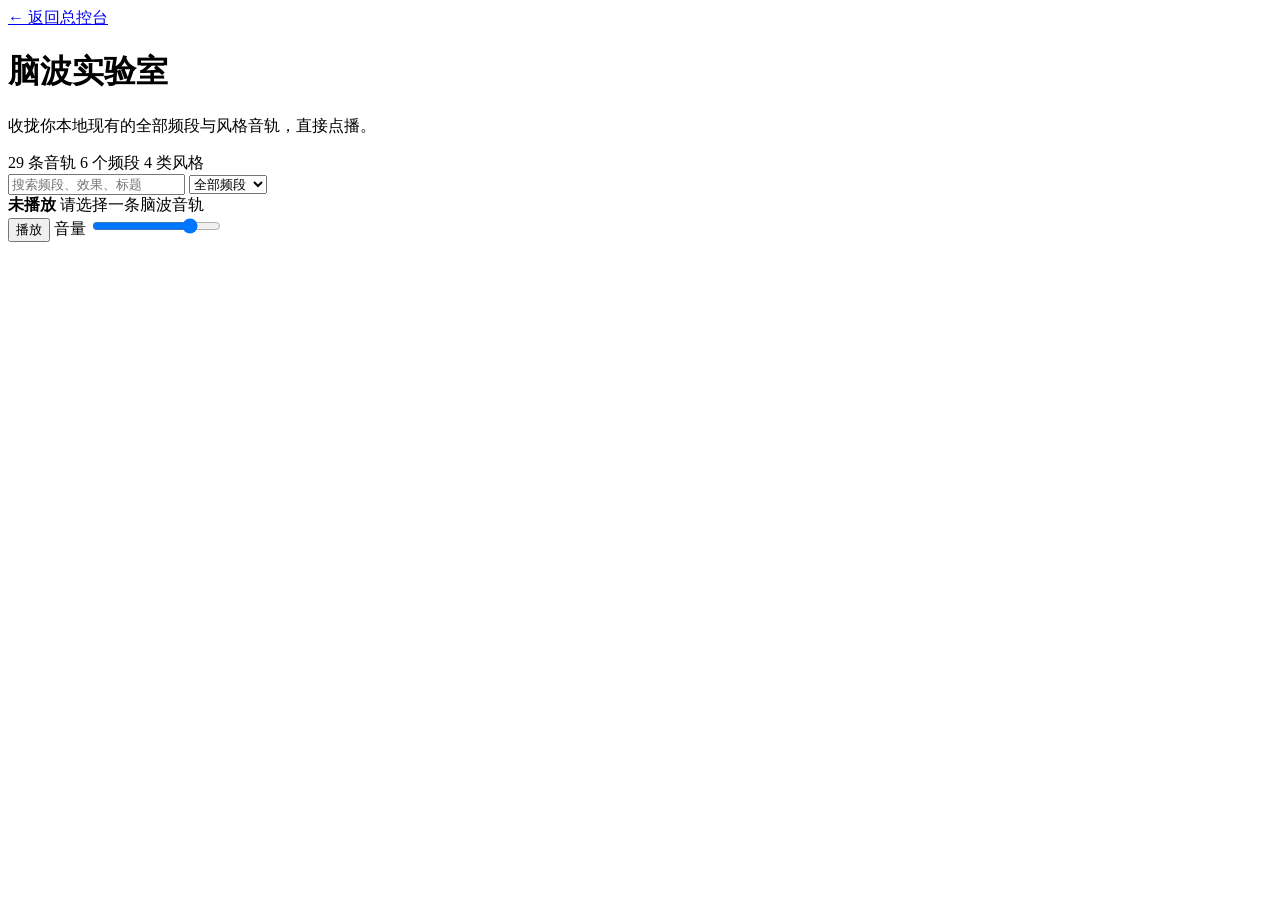
==== brain-waves/index.html @ 262b9e8d "Add a dedicated brainwave inner page with the full local audio library The dashboard now routes the " ====
<!DOCTYPE html>
<html lang="zh-CN">
  <head>
    <meta charset="UTF-8" />
    <meta name="viewport" content="width=device-width, initial-scale=1.0" />
    <title>脑波实验室</title>
    <meta name="robots" content="noindex,nofollow" />
    <link rel="icon" href="https://brain.seekorigin.ai/favicon.svg" type="image/svg+xml" />
    <link rel="stylesheet" href="https://brain.seekorigin.ai/brain-waves/styles.css" />
  </head>
  <body>
    <main class="page">
      <header class="page-head">
        <div>
          <a class="back-link" href="/">← 返回总控台</a>
          <h1>脑波实验室</h1>
          <p>收拢你本地现有的全部频段与风格音轨，直接点播。</p>
        </div>
        <div class="head-stats">
          <span>29 条音轨</span>
          <span>6 个频段</span>
          <span>4 类风格</span>
        </div>
      </header>

      <section class="control-strip">
        <input id="search" type="search" placeholder="搜索频段、效果、标题" />
        <select id="band-filter">
          <option value="全部">全部频段</option>
          <option value="Delta">Delta</option>
          <option value="Theta">Theta</option>
          <option value="Alpha">Alpha</option>
          <option value="Beta">Beta</option>
          <option value="Gamma">Gamma</option>
          <option value="Solfeggio">Solfeggio</option>
        </select>
      </section>

      <section class="player-bar" id="player-bar">
        <div class="player-now">
          <strong id="player-title">未播放</strong>
          <span id="player-meta">请选择一条脑波音轨</span>
        </div>
        <div class="player-actions">
          <button id="toggle-play" type="button">播放</button>
          <label>
            音量
            <input id="volume" type="range" min="0" max="100" value="80" />
          </label>
        </div>
      </section>

      <div id="sections" class="sections"></div>
    </main>

    <audio id="audio" preload="metadata"></audio>
    <script src="https://brain.seekorigin.ai/brain-waves/page.js" defer></script>
  </body>
</html>
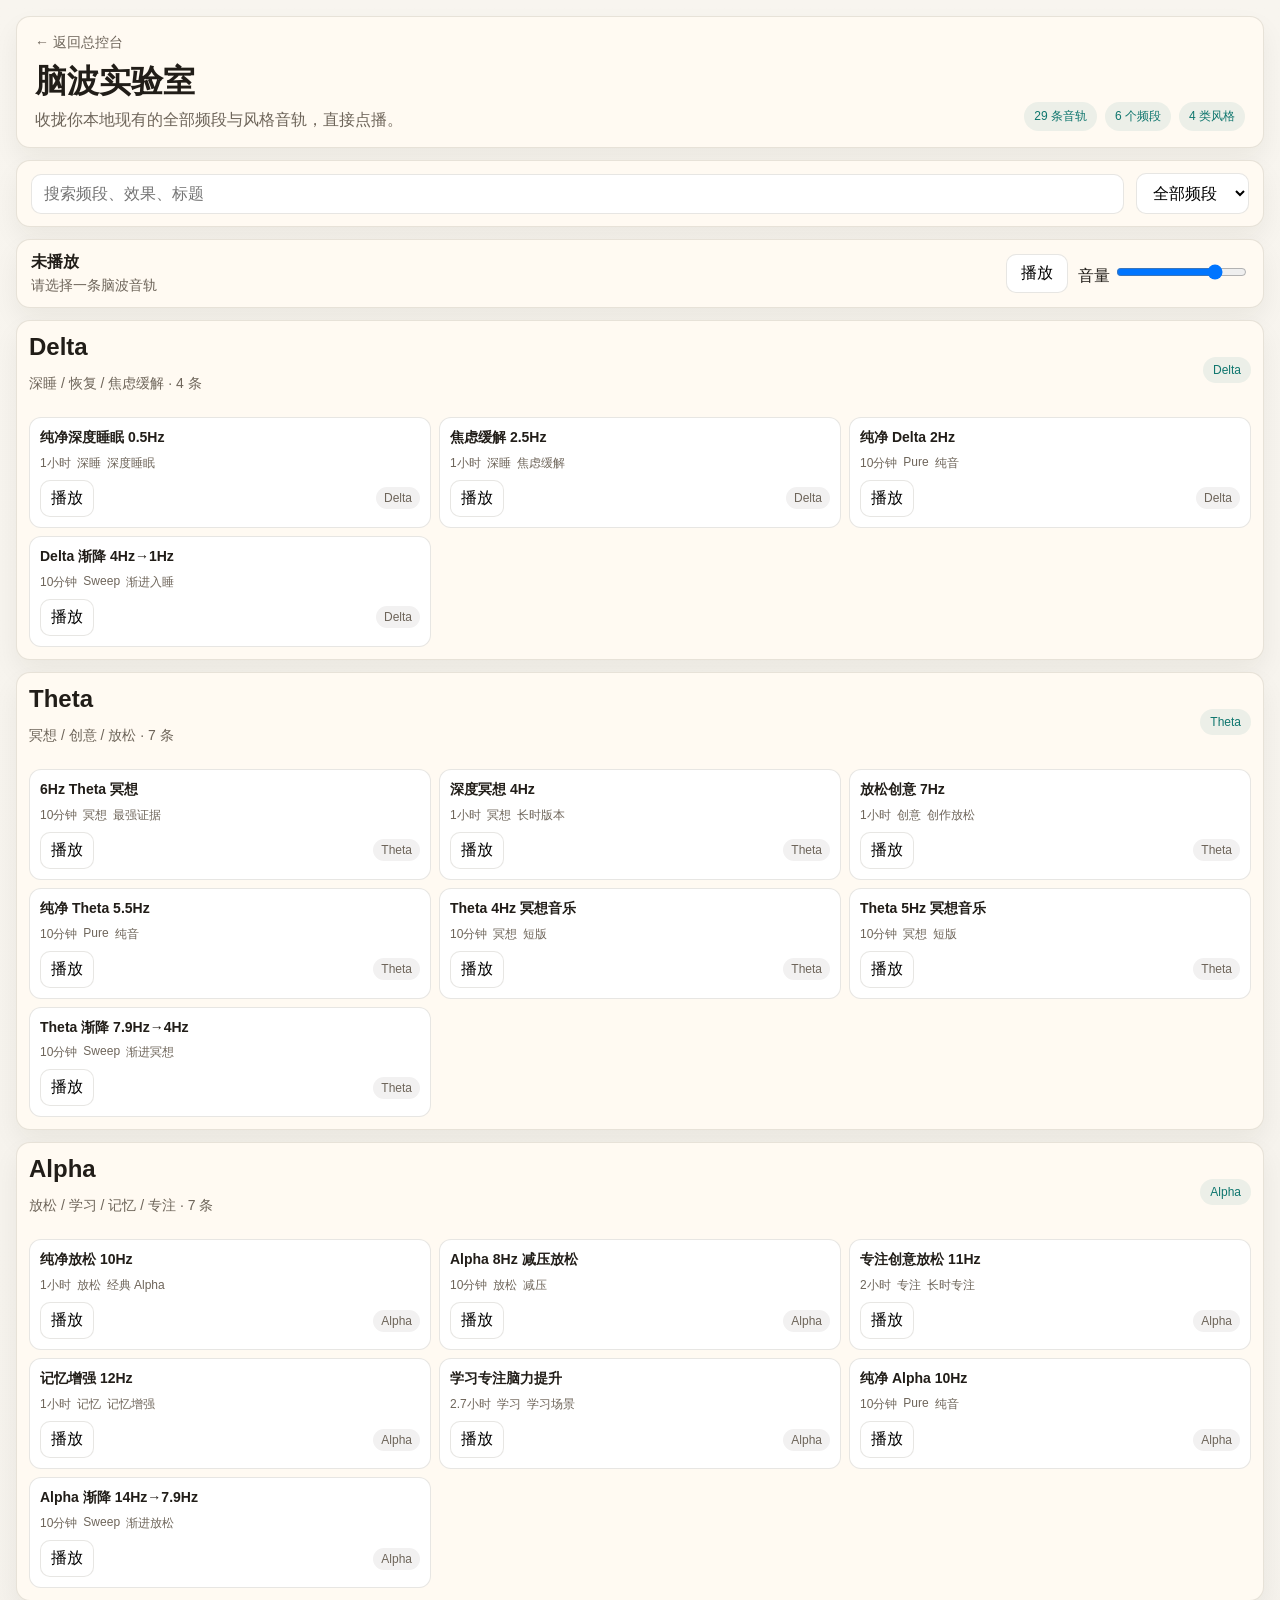
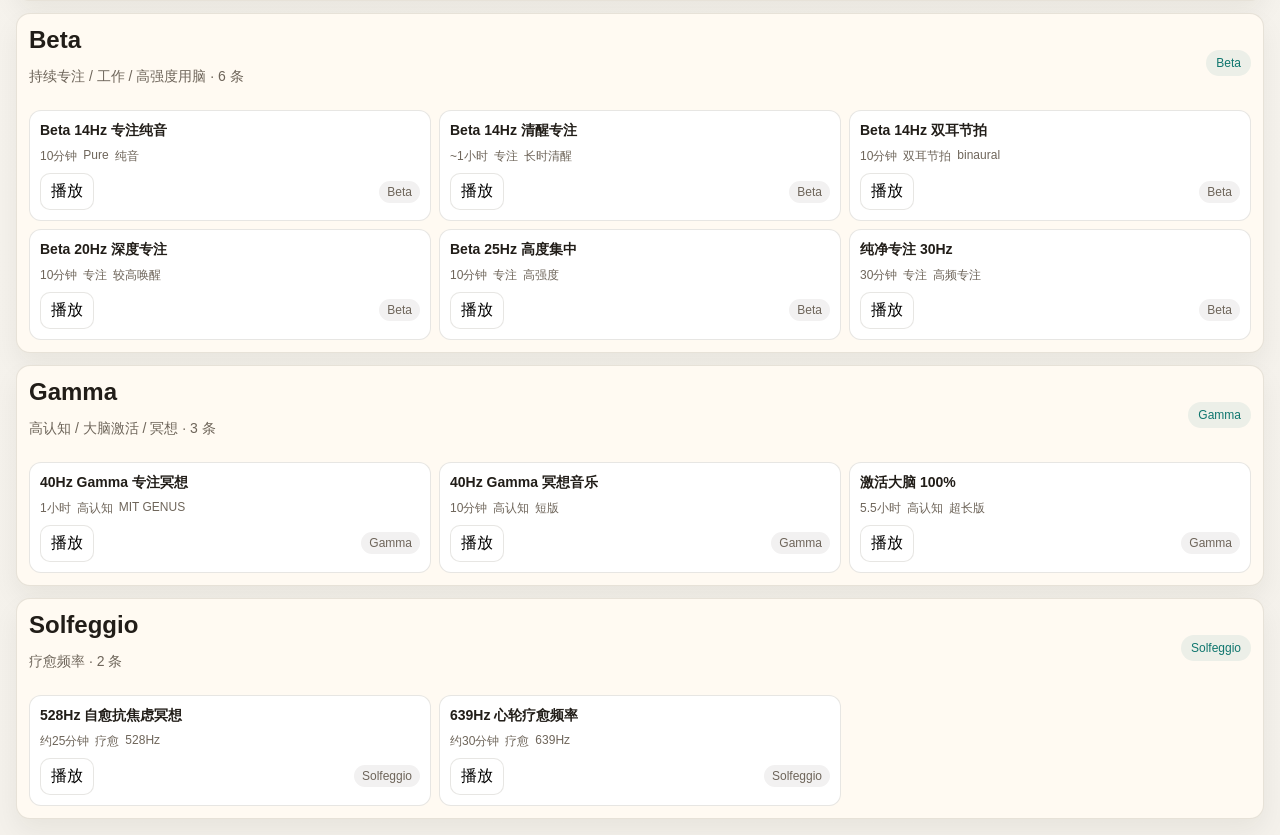
==== commit fce9475f: "Expose direct signal and journey entry points from the BPS console The control console needed direct" ====
--- a/brain-waves/index.html
+++ b/brain-waves/index.html
@@ -5,14 +5,14 @@
     <meta name="viewport" content="width=device-width, initial-scale=1.0" />
     <title>脑波实验室</title>
     <meta name="robots" content="noindex,nofollow" />
-    <link rel="icon" href="https://brain.seekorigin.ai/favicon.svg" type="image/svg+xml" />
-    <link rel="stylesheet" href="https://brain.seekorigin.ai/brain-waves/styles.css" />
+    <link rel="icon" href="../favicon.svg" type="image/svg+xml" />
+    <link rel="stylesheet" href="./styles.css" />
   </head>
   <body>
     <main class="page">
       <header class="page-head">
         <div>
-          <a class="back-link" href="/">← 返回总控台</a>
+          <a class="back-link" href="../">← 返回总控台</a>
           <h1>脑波实验室</h1>
           <p>收拢你本地现有的全部频段与风格音轨，直接点播。</p>
         </div>
@@ -54,6 +54,6 @@
     </main>
 
     <audio id="audio" preload="metadata"></audio>
-    <script src="https://brain.seekorigin.ai/brain-waves/page.js" defer></script>
+    <script src="./page.js" defer></script>
   </body>
 </html>
--- a/brain-waves/styles.css
+++ b/brain-waves/styles.css
@@ -0,0 +1,241 @@
+:root {
+  color-scheme: light;
+  --bg: #f4f1eb;
+  --panel: #fffaf2;
+  --text: #211d18;
+  --muted: #6e655a;
+  --line: rgba(108, 98, 84, 0.16);
+  --accent: #0f766e;
+  --shadow: 0 12px 26px rgba(33, 29, 24, 0.06);
+}
+
+* {
+  box-sizing: border-box;
+}
+
+body {
+  margin: 0;
+  background: linear-gradient(180deg, #f8f5ef 0%, var(--bg) 100%);
+  color: var(--text);
+  font-family:
+    "PingFang SC", "Hiragino Sans GB", "Microsoft YaHei", "Noto Sans SC",
+    sans-serif;
+}
+
+button,
+input,
+select,
+a {
+  font: inherit;
+}
+
+a {
+  color: inherit;
+  text-decoration: none;
+}
+
+.page {
+  width: min(1440px, 100%);
+  margin: 0 auto;
+  padding: 16px;
+}
+
+.page-head,
+.control-strip,
+.player-bar,
+.band-section {
+  border: 1px solid var(--line);
+  border-radius: 14px;
+  background: var(--panel);
+  box-shadow: var(--shadow);
+}
+
+.page-head {
+  display: flex;
+  justify-content: space-between;
+  gap: 16px;
+  padding: 16px 18px;
+  align-items: flex-end;
+}
+
+.back-link {
+  display: inline-block;
+  margin-bottom: 8px;
+  color: var(--muted);
+  font-size: 14px;
+}
+
+.page-head h1,
+.band-header h2 {
+  margin: 0;
+}
+
+.page-head p {
+  margin: 6px 0 0;
+  color: var(--muted);
+}
+
+.head-stats {
+  display: flex;
+  flex-wrap: wrap;
+  gap: 8px;
+}
+
+.head-stats span,
+.badge {
+  padding: 6px 10px;
+  border-radius: 999px;
+  font-size: 12px;
+  background: rgba(15, 118, 110, 0.08);
+  color: var(--accent);
+}
+
+.control-strip,
+.player-bar {
+  display: flex;
+  justify-content: space-between;
+  align-items: center;
+  gap: 12px;
+  padding: 12px 14px;
+  margin-top: 12px;
+}
+
+.control-strip input,
+.control-strip select,
+.player-actions button,
+.player-actions input {
+  border: 1px solid var(--line);
+  border-radius: 10px;
+  background: #fff;
+}
+
+.control-strip input,
+.control-strip select {
+  padding: 10px 12px;
+}
+
+.control-strip input {
+  flex: 1;
+}
+
+.player-now {
+  display: flex;
+  flex-direction: column;
+  gap: 4px;
+}
+
+.player-now span {
+  color: var(--muted);
+  font-size: 14px;
+}
+
+.player-actions {
+  display: flex;
+  align-items: center;
+  gap: 10px;
+}
+
+.player-actions button {
+  padding: 8px 14px;
+  cursor: pointer;
+}
+
+.sections {
+  display: grid;
+  gap: 12px;
+  margin-top: 12px;
+}
+
+.band-section {
+  padding: 12px;
+}
+
+.band-header {
+  display: flex;
+  justify-content: space-between;
+  align-items: center;
+  gap: 12px;
+  margin-bottom: 10px;
+}
+
+.band-subtitle {
+  color: var(--muted);
+  font-size: 14px;
+}
+
+.track-grid {
+  display: grid;
+  grid-template-columns: repeat(3, minmax(0, 1fr));
+  gap: 8px;
+}
+
+.track {
+  display: flex;
+  flex-direction: column;
+  gap: 8px;
+  border: 1px solid var(--line);
+  border-radius: 12px;
+  padding: 10px;
+  background: #fff;
+}
+
+.track.playing {
+  border-color: rgba(15, 118, 110, 0.35);
+  background: rgba(15, 118, 110, 0.05);
+}
+
+.track-title {
+  font-size: 14px;
+  font-weight: 700;
+  line-height: 1.35;
+}
+
+.track-meta {
+  display: flex;
+  flex-wrap: wrap;
+  gap: 6px;
+  color: var(--muted);
+  font-size: 12px;
+}
+
+.track-actions {
+  display: flex;
+  justify-content: space-between;
+  align-items: center;
+  gap: 8px;
+}
+
+.track-actions button {
+  padding: 7px 10px;
+  border: 1px solid var(--line);
+  border-radius: 10px;
+  background: #fff;
+  cursor: pointer;
+}
+
+.style-tag {
+  padding: 4px 8px;
+  border-radius: 999px;
+  background: rgba(33, 29, 24, 0.06);
+  color: var(--muted);
+  font-size: 12px;
+}
+
+@media (max-width: 1080px) {
+  .track-grid {
+    grid-template-columns: repeat(2, minmax(0, 1fr));
+  }
+}
+
+@media (max-width: 720px) {
+  .page-head,
+  .control-strip,
+  .player-bar {
+    flex-direction: column;
+    align-items: stretch;
+  }
+
+  .track-grid {
+    grid-template-columns: 1fr;
+  }
+}
